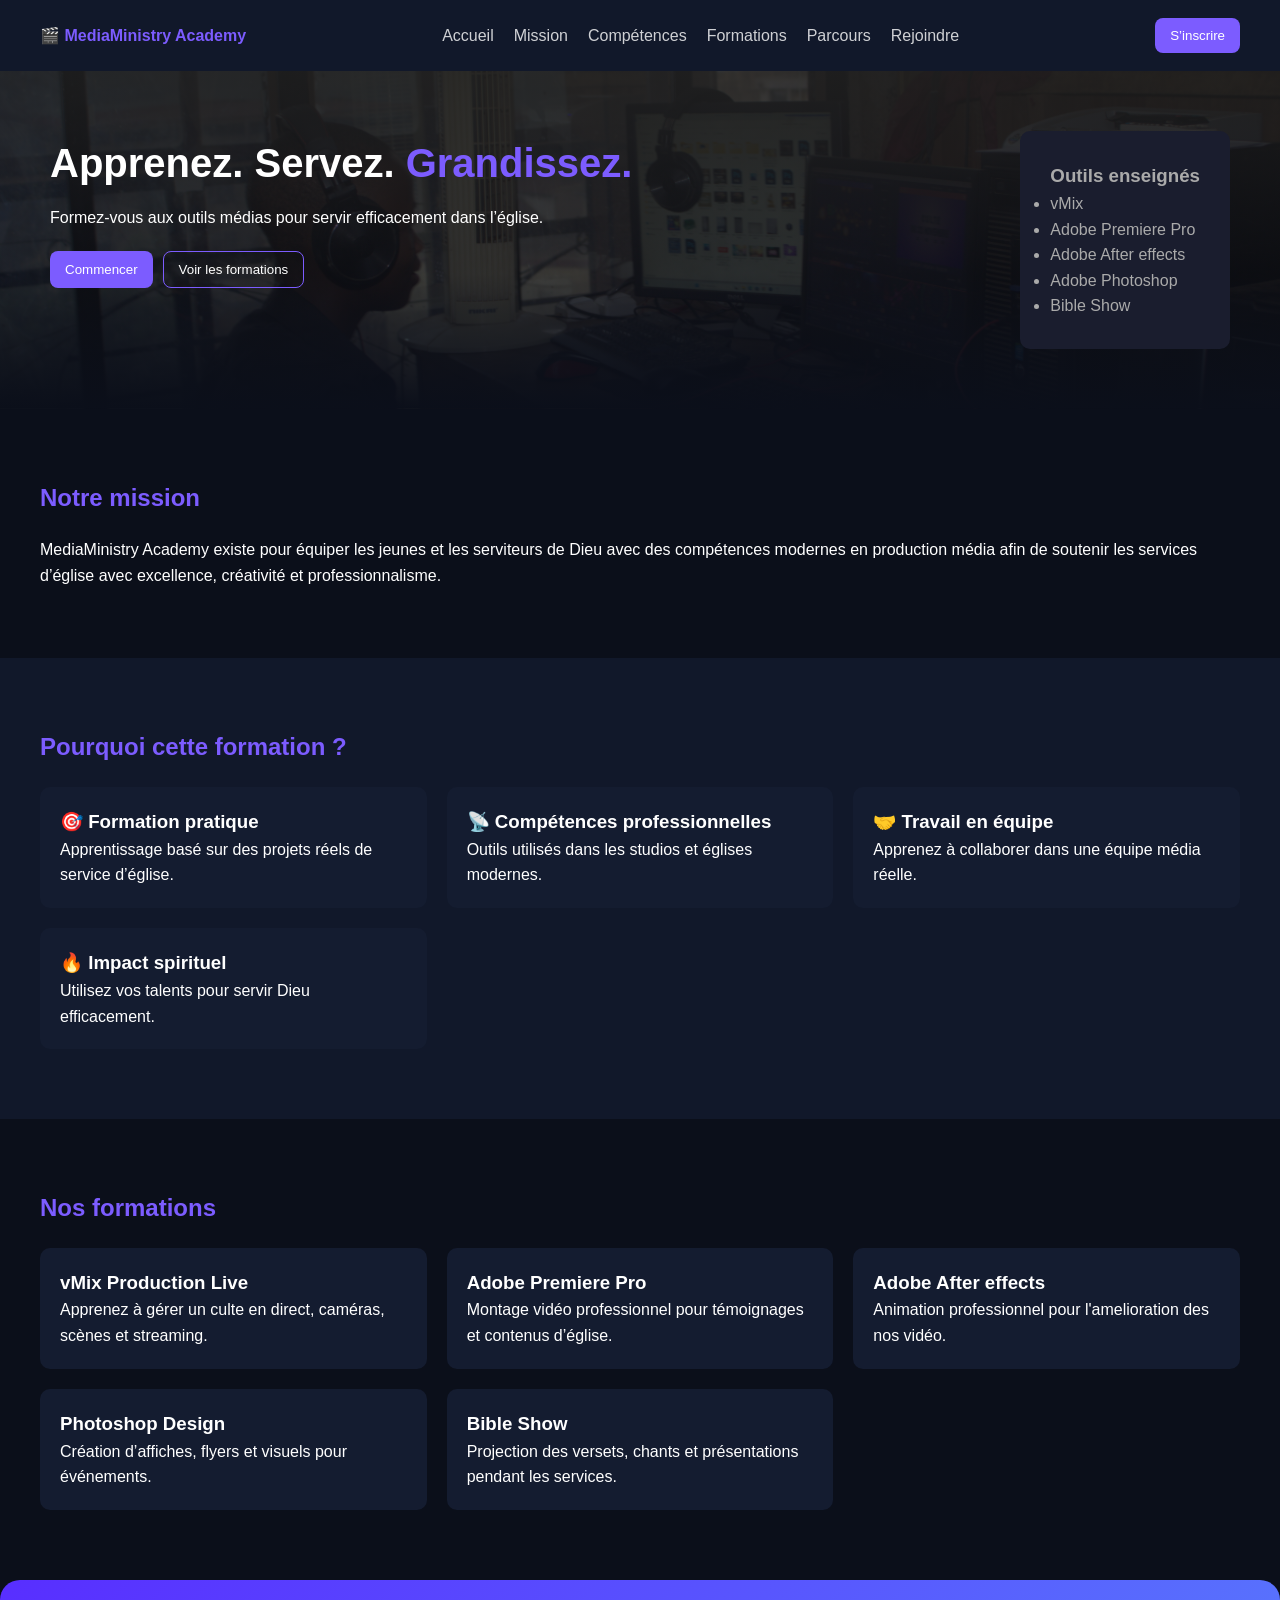
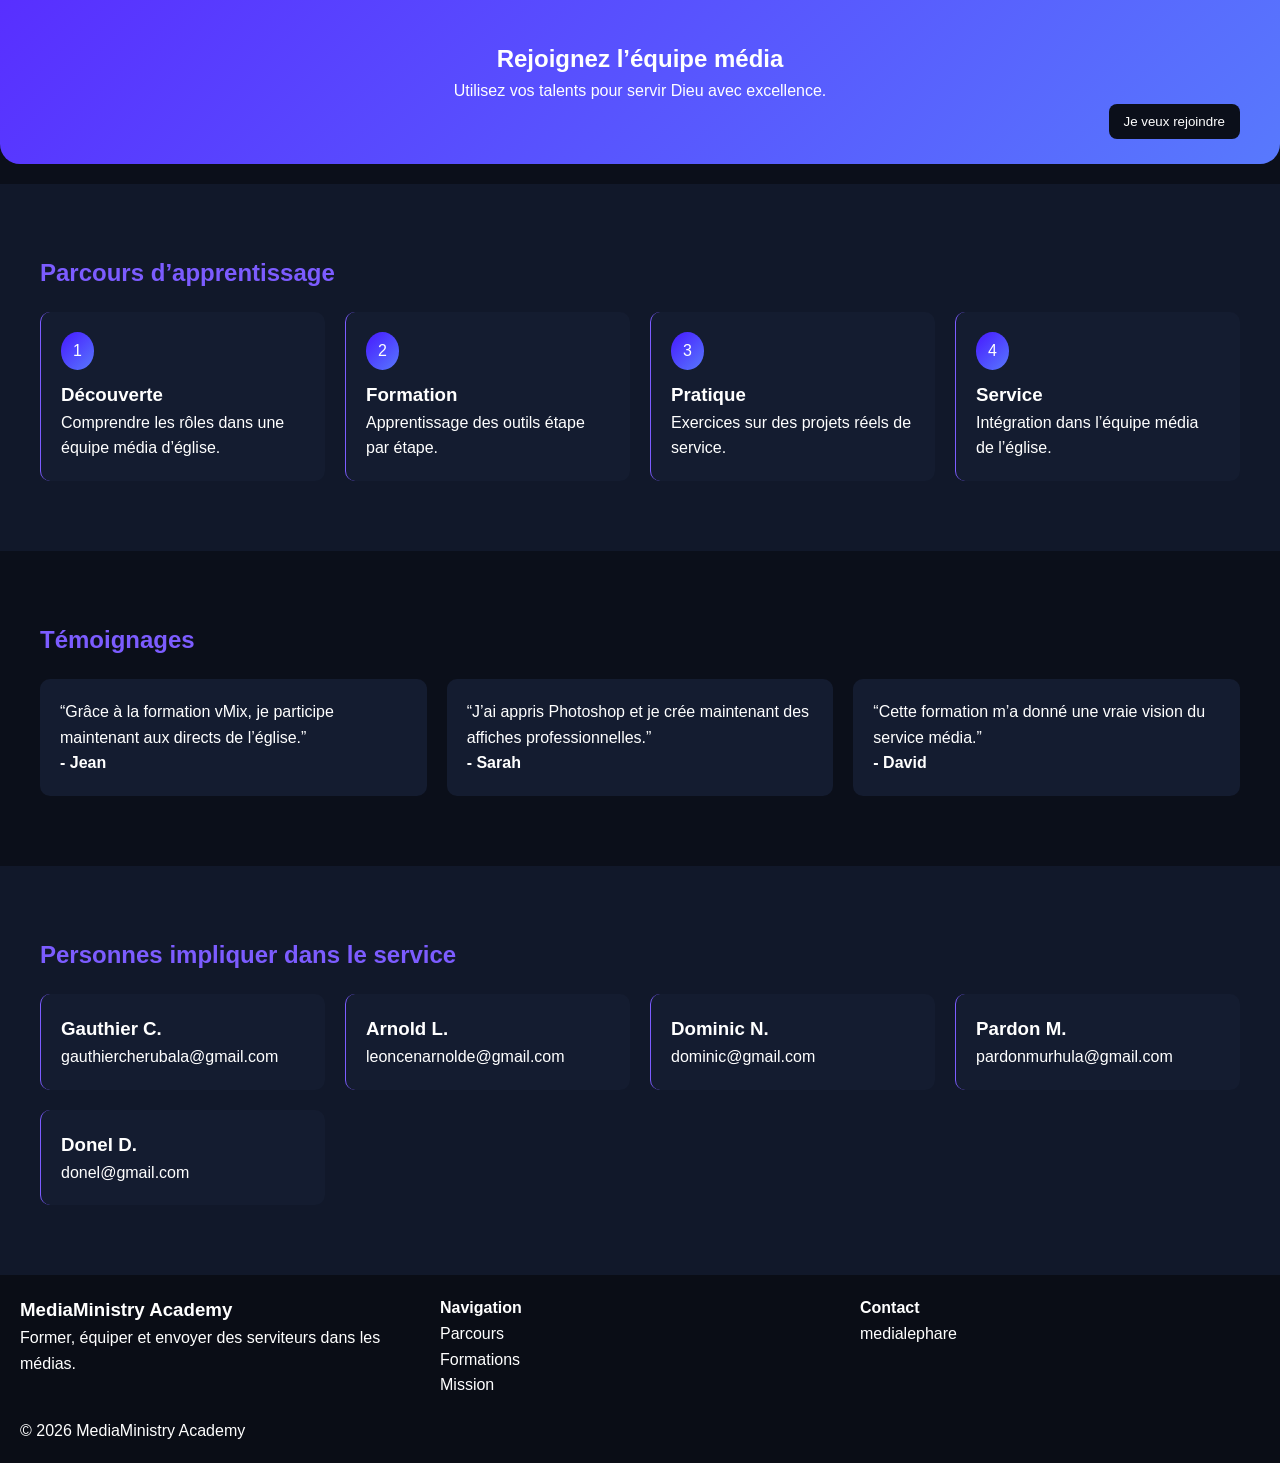
==== index.html @ 2ca03c4b "add a text" ====
<!doctype html>
<html lang="fr">
  <head>
    <meta charset="UTF-8" />
    <meta name="viewport" content="width=device-width, initial-scale=1.0" />
    <title>Media Ministry Academy</title>
    <link rel="stylesheet" href="styles.css" />
    <link rel="stylesheet" href="script.js" />
  </head>

  <body>
    <!-- ================= HEADER ================= -->
    <header class="header">
      <div class="logo">🎬 MediaMinistry Academy</div>

      <nav id="navMenu" class="nav">
        <a href="#home">Accueil</a>
        <a href="#about">Mission</a>
        <a href="#features">Compétences</a>
        <a href="#formations">Formations</a>
        <a href="#parcours">Parcours</a>
        <a href="#contact">Rejoindre</a>
      </nav>

      <button class="btn-primary">
        <a href="inscription/inscription.html">S’inscrire</a>
      </button>

      <div class="menu-icon" onclick="toggleMenu()">☰</div>
    </header>

    <!-- ================= HERO ================= -->
    <section id="home" class="hero">
      <div class="hero-text">
        <h1>
          Apprenez. Servez. <strong class="Grandissez">Grandissez.</strong>
        </h1>
        <p>
          Formez-vous aux outils médias pour servir efficacement dans l’église.
        </p>

        <div class="hero-buttons">
          <button class="btn-primary">Commencer</button>
          <button class="btn-secondary">Voir les formations</button>
        </div>
      </div>

      <div class="hero-card">
        <h3>Outils enseignés</h3>
        <ul>
          <li>vMix</li>
          <li>Adobe Premiere Pro</li>
          <li>Adobe After effects</li>
          <li>Adobe Photoshop</li>
          <li>Bible Show</li>
        </ul>
      </div>
    </section>

    <!-- ================= ABOUT ================= -->
    <section id="about" class="section">
      <h2>Notre mission</h2>
      <p>
        MediaMinistry Academy existe pour équiper les jeunes et les serviteurs
        de Dieu avec des compétences modernes en production média afin de
        soutenir les services d’église avec excellence, créativité et
        professionnalisme.
      </p>
    </section>

    <!-- ================= FEATURES ================= -->
    <section id="features" class="section dark">
      <h2>Pourquoi cette formation ?</h2>

      <div class="grid">
        <div class="card">
          <h3>🎯 Formation pratique</h3>
          <p>Apprentissage basé sur des projets réels de service d’église.</p>
        </div>

        <div class="card">
          <h3>📡 Compétences professionnelles</h3>
          <p>Outils utilisés dans les studios et églises modernes.</p>
        </div>

        <div class="card">
          <h3>🤝 Travail en équipe</h3>
          <p>Apprenez à collaborer dans une équipe média réelle.</p>
        </div>

        <div class="card">
          <h3>🔥 Impact spirituel</h3>
          <p>Utilisez vos talents pour servir Dieu efficacement.</p>
        </div>
      </div>
    </section>

    <!-- ================= FORMATIONS ================= -->
    <section id="formations" class="section">
      <h2>Nos formations</h2>

      <div class="grid">
        <div class="card">
          <h3>vMix Production Live</h3>
          <p>
            Apprenez à gérer un culte en direct, caméras, scènes et streaming.
          </p>
        </div>

        <div class="card">
          <h3>Adobe Premiere Pro</h3>
          <p>
            Montage vidéo professionnel pour témoignages et contenus d’église.
          </p>
        </div>
        <div class="card">
          <h3>Adobe After effects</h3>
          <p>
            Animation professionnel pour l'amelioration des nos vidéo.
          </p>
        </div>

        <div class="card">
          <h3>Photoshop Design</h3>
          <p>Création d’affiches, flyers et visuels pour événements.</p>
        </div>

        <div class="card">
          <h3>Bible Show</h3>
          <p>
            Projection des versets, chants et présentations pendant les
            services.
          </p>
        </div>
      </div>
    </section>

    <section id="contact" class="cta">
      <div class="cta-div">
        <h2>Rejoignez l’équipe média</h2>
        <p>Utilisez vos talents pour servir Dieu avec excellence.</p>
        <button class="btn-rej"><a href="inscription/inscription.html">Je veux rejoindre</a></button>
      </div>
    </section>

    <!-- ================= PARCOURS ================= -->
    <section id="parcours" class="section dark">
      <h2>Parcours d’apprentissage</h2>

      <div class="steps">
        <div class="step">
          <span>1</span>
          <h3>Découverte</h3>
          <p>Comprendre les rôles dans une équipe média d’église.</p>
        </div>

        <div class="step">
          <span>2</span>
          <h3>Formation</h3>
          <p>Apprentissage des outils étape par étape.</p>
        </div>

        <div class="step">
          <span>3</span>
          <h3>Pratique</h3>
          <p>Exercices sur des projets réels de service.</p>
        </div>

        <div class="step">
          <span>4</span>
          <h3>Service</h3>
          <p>Intégration dans l’équipe média de l’église.</p>
        </div>
      </div>
    </section>

    <!-- ================= TESTIMONIALS ================= -->
    <section class="section">
      <h2>Témoignages</h2>

      <div class="grid">
        <div class="card">
          <p>
            “Grâce à la formation vMix, je participe maintenant aux directs de
            l’église.”
          </p>
          <strong>- Jean</strong>
        </div>

        <div class="card">
          <p>
            “J’ai appris Photoshop et je crée maintenant des affiches
            professionnelles.”
          </p>
          <strong>- Sarah</strong>
        </div>

        <div class="card">
          <p>“Cette formation m’a donné une vraie vision du service média.”</p>
          <strong>- David</strong>
        </div>
      </div>
    </section>

    <section id="parcours" class="section dark">
      <h2>Personnes impliquer dans le service</h2>

      <div class="steps">
        <div class="step">
          <h3>Gauthier C.</h3>
          <p>
            <a href="mailto:gauthiercherubala@gmail.com"
              >gauthiercherubala@gmail.com</a
            >
          </p>
        </div>
        <div class="step">
          <h3>Arnold L.</h3>
          <p>
            <a href="mailto:leoncenarnolde@gmail.com"
              >leoncenarnolde@gmail.com</a
            >
          </p>
        </div>

        <div class="step">
          <h3>Dominic N.</h3>
          <p>
            <a href="mailto:domicn@gmail.com">dominic@gmail.com</a>
          </p>
        </div>
        <div class="step">
          <h3>Pardon M.</h3>
          <p>
            <a href="mailto:pardonmurhula@gmail.com">pardonmurhula@gmail.com</a>
          </p>
        </div>

        <div class="step">
          <h3>Donel D.</h3>
          <p>
            <a href="mailto:doneld@gmail.com">donel@gmail.com</a>
          </p>
        </div>
      </div>
    </section>

    <!-- ================= FOOTER ================= -->
    <footer class="footer">
      <div>
        <h3>MediaMinistry Academy</h3>
        <p>Former, équiper et envoyer des serviteurs dans les médias.</p>
      </div>

      <div class="links">
        <h4>Navigation</h4>
        <div class="link">
          <a href="#about">Mission</a>
          <a href="#formations">Formations</a>
          <a href="#parcours">Parcours</a>
        </div>
      </div>

      <div  class="contact">
        <h4>Contact</h4>
        <a href="mailto:medialepharebkv@gmail.com">medialephare</a>
      </div>

      <p class="copyright">© 2026 MediaMinistry Academy</p>
    </footer>

  </body>
</html>
---- styles.css ----
* {
  margin: 0;
  padding: 0;
  box-sizing: border-box;
  font-family: "Inter", sans-serif;
}

body {
  background: #0b0f1a;
  color: #ffffff;
  line-height: 1.6;
}

::-webkit-scrollbar {
  width: 8px;
}
::-webkit-scrollbar-thumb {
  background-color: #11182a;
  border-radius: 10px;
}
::-webkit-scrollbar-track {
  background: #582eff;
}

/* ===== HEADER ===== */
.header {
  display: flex;
  justify-content: space-between;
  align-items: center;
  padding: 18px 40px;
  background: #11182a;
  position: sticky;
  top: 0;
  z-index: 1000;
}

.logo {
  font-weight: bold;
  color: #7c5cff;
}

.nav {
  display: flex;
  gap: 20px;
}

.nav a {
  color: white;
  text-decoration: none;
  opacity: 0.8;

}

.nav a:hover {
  opacity: 1;
  color: #7c5cff;
}

.menu-icon {
  display: none;
}

/* BUTTONS */
.btn-primary {
  background: #7c5cff;
  border: none;
  padding: 10px 15px;
  color: white;
  border-radius: 8px;
  cursor: pointer;
  float: right;
}
.btn-primary a {
  text-decoration: none;
  color: white;
}
.btn-primary a:hover {
  text-decoration: none;
  color: white;
  text-decoration: underline;
}
.btn-rej {
  background: #0b0f1a;
  border: none;
  padding: 10px 15px;
  color: white;
  border-radius: 8px;
  cursor: pointer;
  float: right;
}
.btn-rej a {
  text-decoration: none;
  color: white;
}
.btn-rej a:hover {
  text-decoration: none;
  color: white;
  text-decoration: underline;
}

.btn-secondary {
  background: transparent;
  border: 1px solid #7c5cff;
  padding: 10px 15px;
  color: white;
  border-radius: 8px;
  cursor: pointer;
}

.btn-outline {
  border: 1px solid #7c5cff;
  padding: 10px 16px;
  border-radius: 8px;
  color: white;
  text-decoration: none;
}

/* ===== HERO ===== */

/* HERO */
.hero {
  display: flex;
  justify-content: space-between;
  padding: 60px 30px;
  gap: 30px;

  display: flex;

  justify-content: space-between;

  padding: 60px 50px;

  gap: 30px;

  background:
    linear-gradient(
      to bottom,

      rgba(29, 29, 29, 0.9) 0%,

      rgba(15, 17, 23, 0.7) 60%,

      #0b0f1a 100%
    ),
    url("image/IMG_8781.jpg");

  background-size: cover;

  background-position: center;

  background-repeat: no-repeat;
}

.Grandissez {
  color: #7c5cff;
}

.hero-text h1 {
  font-size: 40px;
  margin-bottom: 10px;
}

.hero-buttons {
  margin-top: 20px;
  display: flex;
  gap: 10px;
}

.hero-card {
  background: #1a1d2e;
  padding: 30px;
  border-radius: 10px;
  color: rgb(170, 170, 170);
}

/* ===== SECTION ===== */
.section {
  padding: 70px 40px;
}

.section h2 {
  margin-bottom: 20px;
  color: #7c5cff;
}

/* DARK */
.dark {
  background: #11182a;
}

/* GRID */
.grid {
  display: grid;
  grid-template-columns: repeat(3, 1fr);
  gap: 20px;
}

.card {
  background: #141c30;
  padding: 20px;
  border-radius: 10px;
}
.card:hover {
  box-shadow: 1px 1px 3px #7c5cff;
  cursor: pointer;
}

/* STEPS */
.steps {
  display: grid;
  grid-template-columns: repeat(4, 1fr);
  gap: 20px;
}

.step {
  background: #141c30;
  padding: 20px;
  border-radius: 10px;
  border-left: 1px solid #7c5cff;
}
.step a {
  color: white;
  text-decoration: none;
}
.step a:hover {
  color: #7c5cff;
}

.step span {
  background: linear-gradient(135deg, #4618ff, #5879fd);
  padding: 6px 12px;
  border-radius: 50%;
  display: inline-block;
  margin-bottom: 10px;
}

.cta {
  margin-bottom: 20px;
  text-align: center;
  padding: 60px 40px;
  border-radius: 20px;
  background: linear-gradient(135deg, #582eff, #5879fd);
}

/* FOOTER */
.footer {
  display: grid;
  grid-template-columns: repeat(3, 1fr);
  padding: 20px;
  background: #0a0d16;
  gap: 20px;
}

.link {
  display: flex;
  flex-direction: column-reverse;
}
.link a {
  color: rgb(255, 255, 255);
  text-decoration: none;
}
.link a:hover {
  color: #7c5cff;
  text-decoration: underline;
}

.contact a {
  color: rgb(255, 255, 255);
  text-decoration: none;
}
.contact a:hover {
  color: #7c5cff;
}

/* RESPONSIVE */
@media (max-width: 900px) {
  .hero {
    flex-direction: column;
  }

  .grid {
    grid-template-columns: 1fr;
  }

  .steps {
    grid-template-columns: 1fr;
  }

  .nav {
    display: none;
  }

  .menu-icon {
    display: block;
  }
}


@media (max-width: 400px) {
  .btn-primary {
  margin-right: 20px;
}
  }
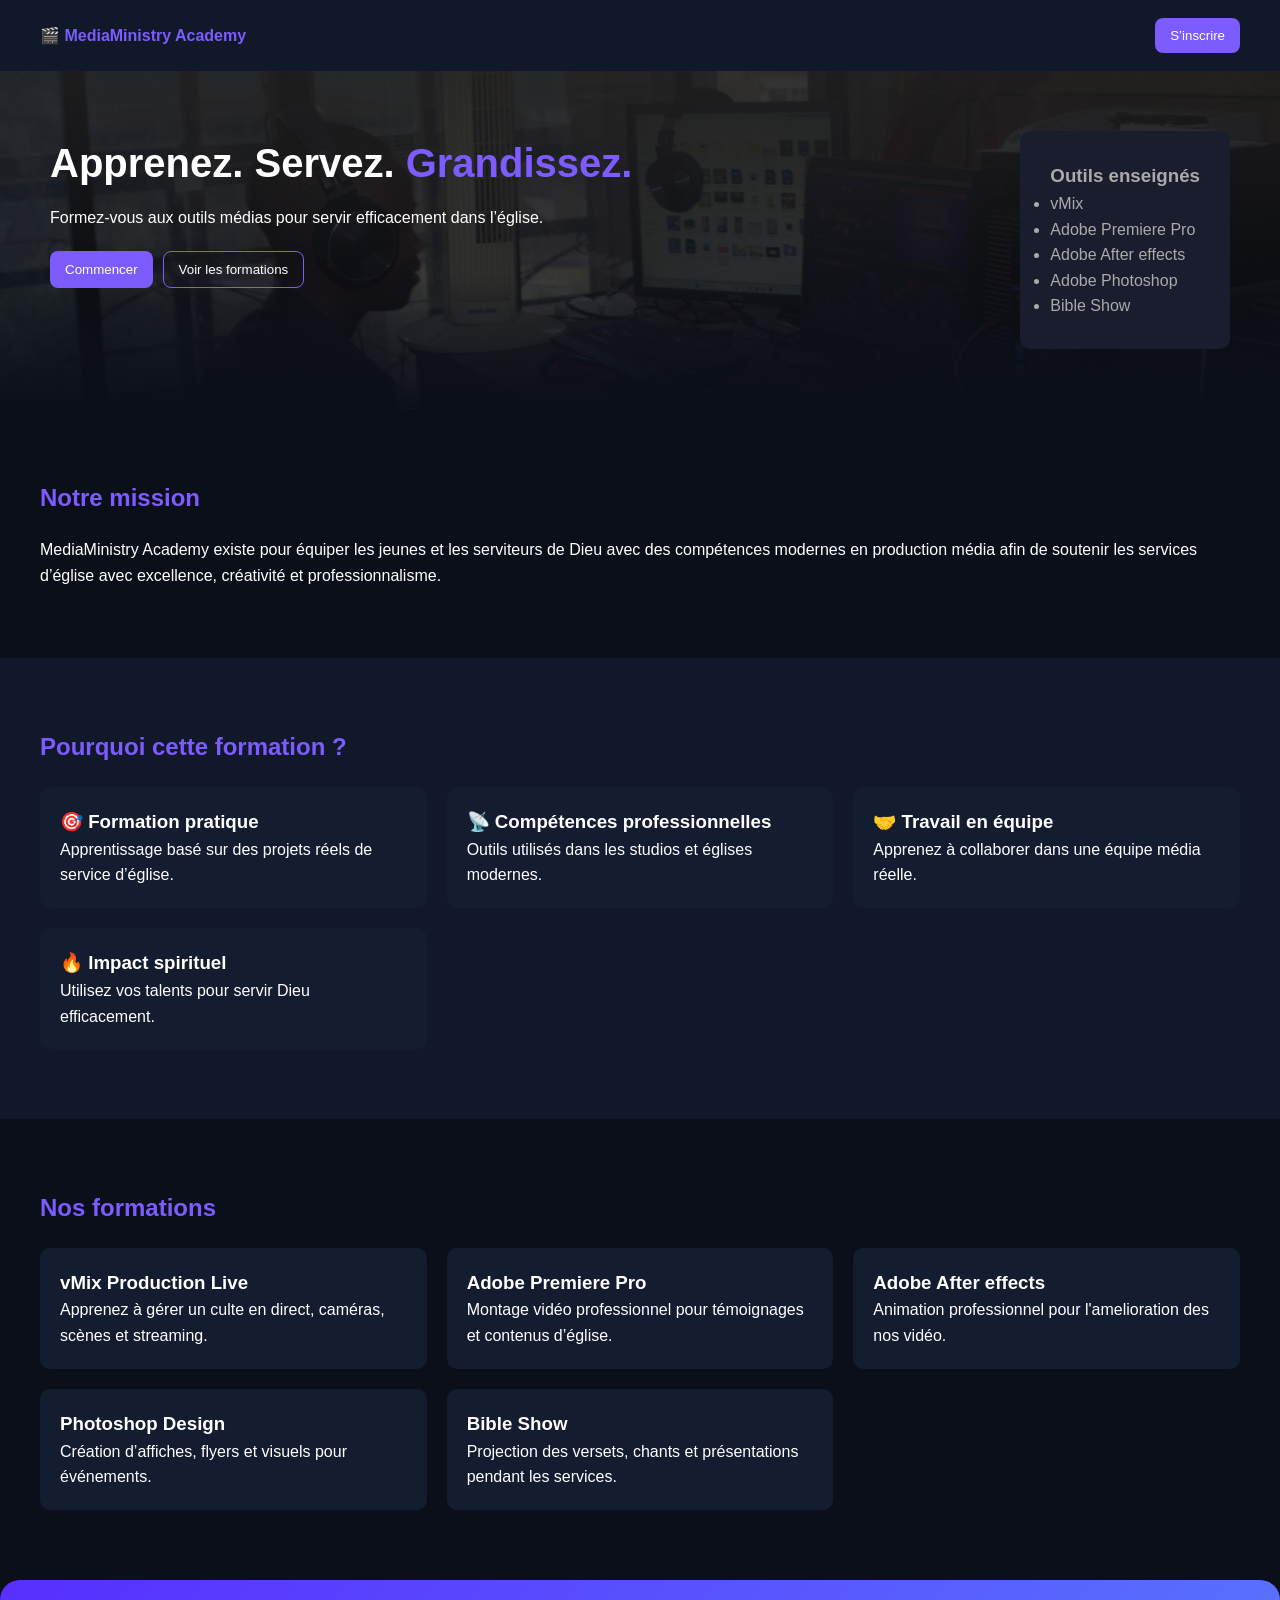
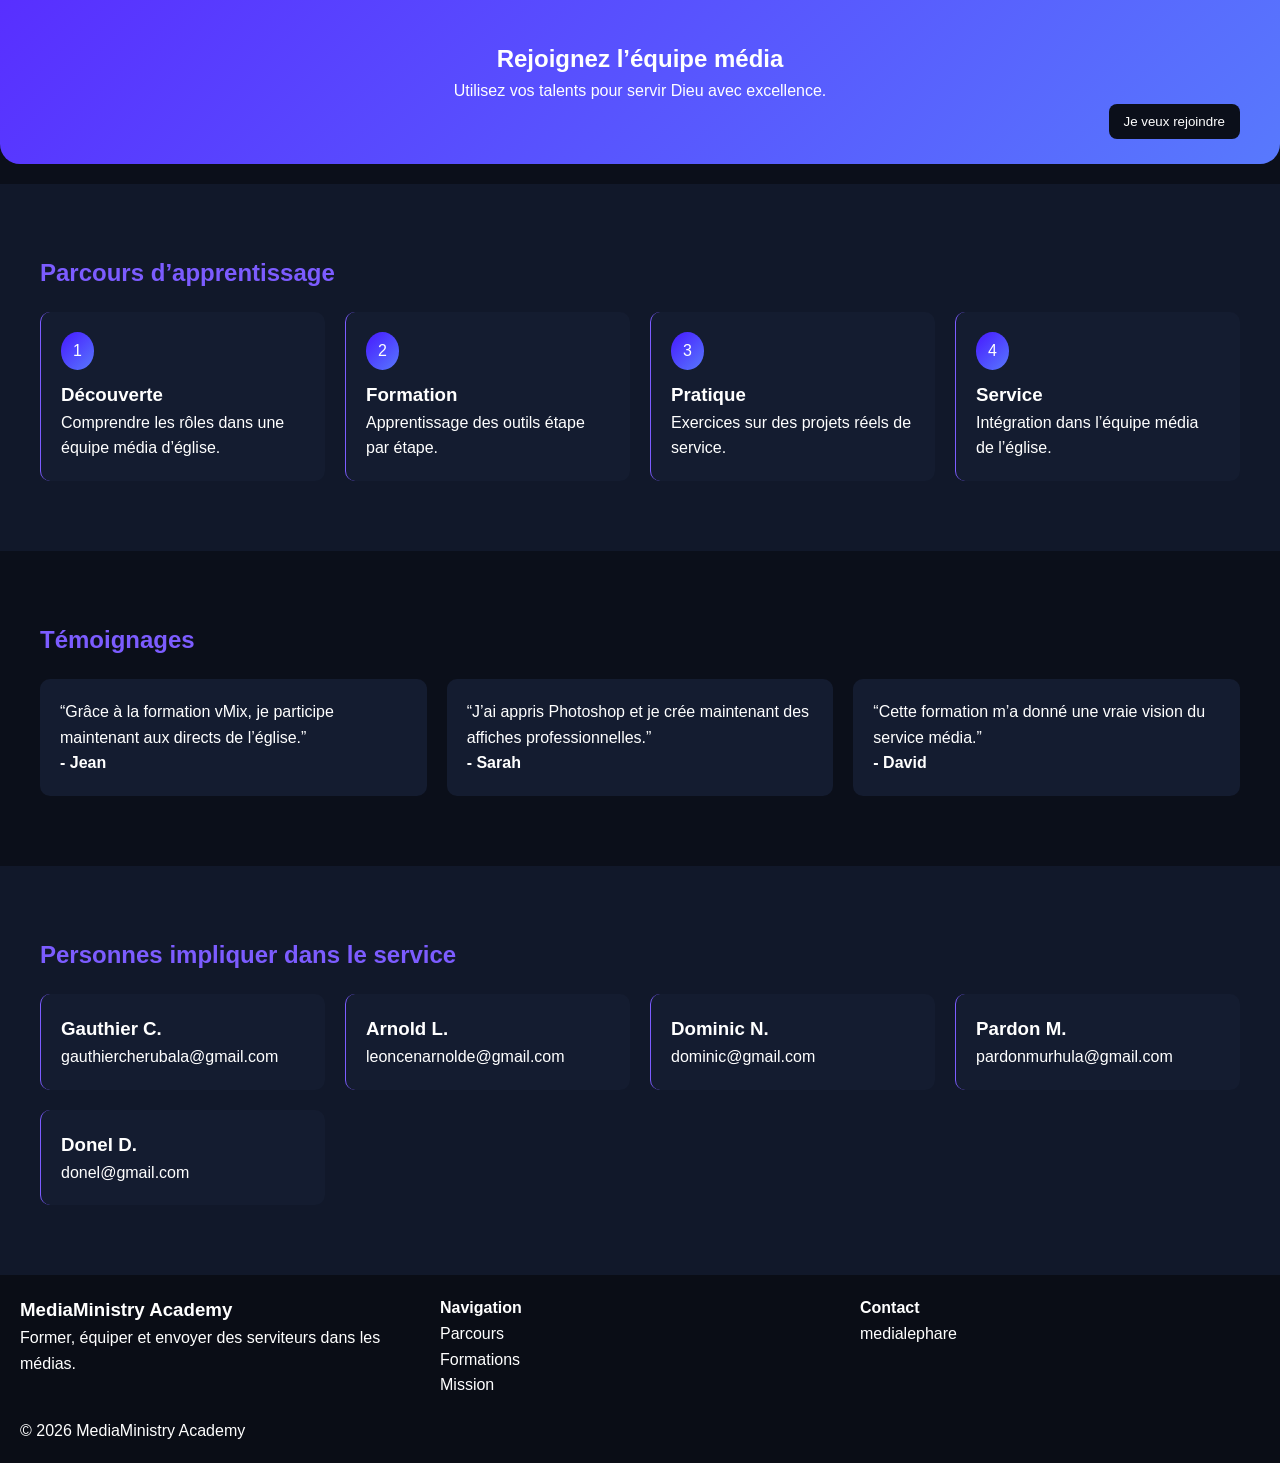
==== commit bff352fa: "add a text" ====
--- a/index.html
+++ b/index.html
@@ -13,14 +13,7 @@
     <header class="header">
       <div class="logo">🎬 MediaMinistry Academy</div>
 
-      <nav id="navMenu" class="nav">
-        <a href="#home">Accueil</a>
-        <a href="#about">Mission</a>
-        <a href="#features">Compétences</a>
-        <a href="#formations">Formations</a>
-        <a href="#parcours">Parcours</a>
-        <a href="#contact">Rejoindre</a>
-      </nav>
+     
 
       <button class="btn-primary">
         <a href="inscription/inscription.html">S’inscrire</a>
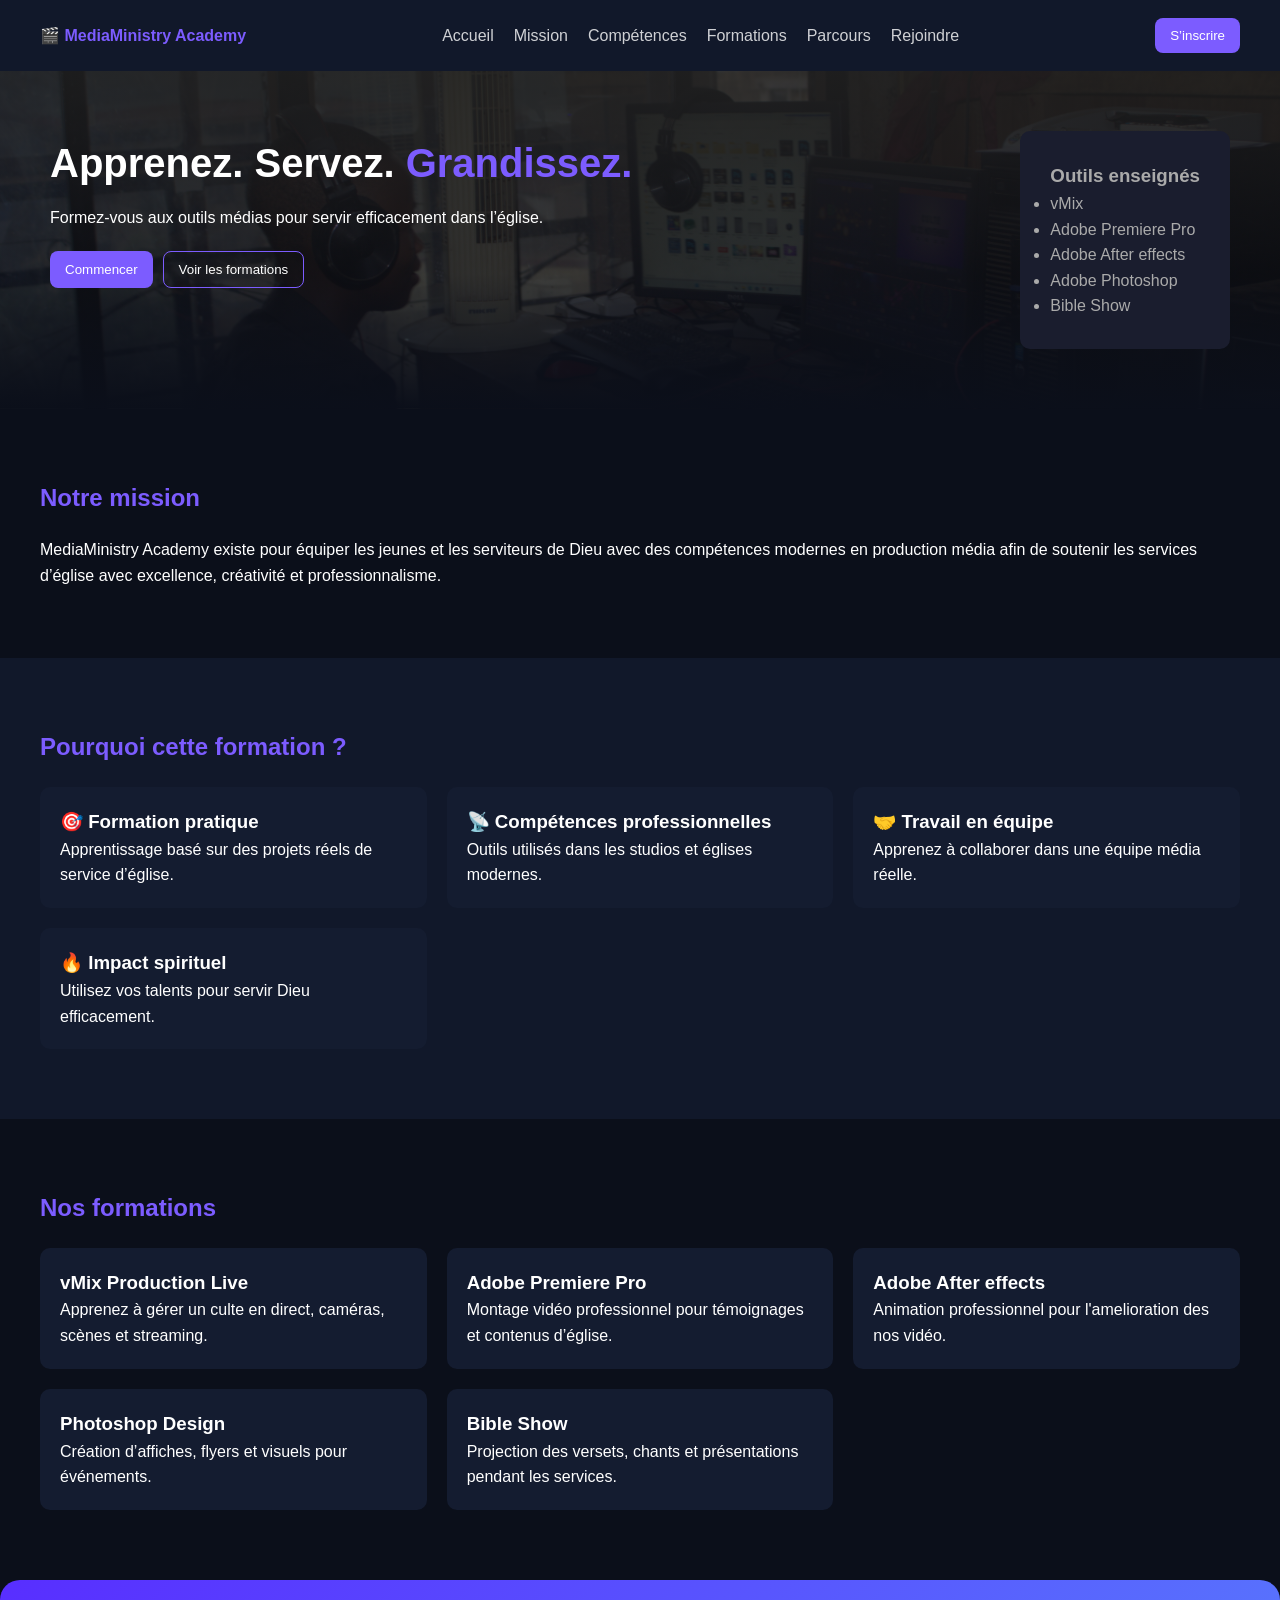
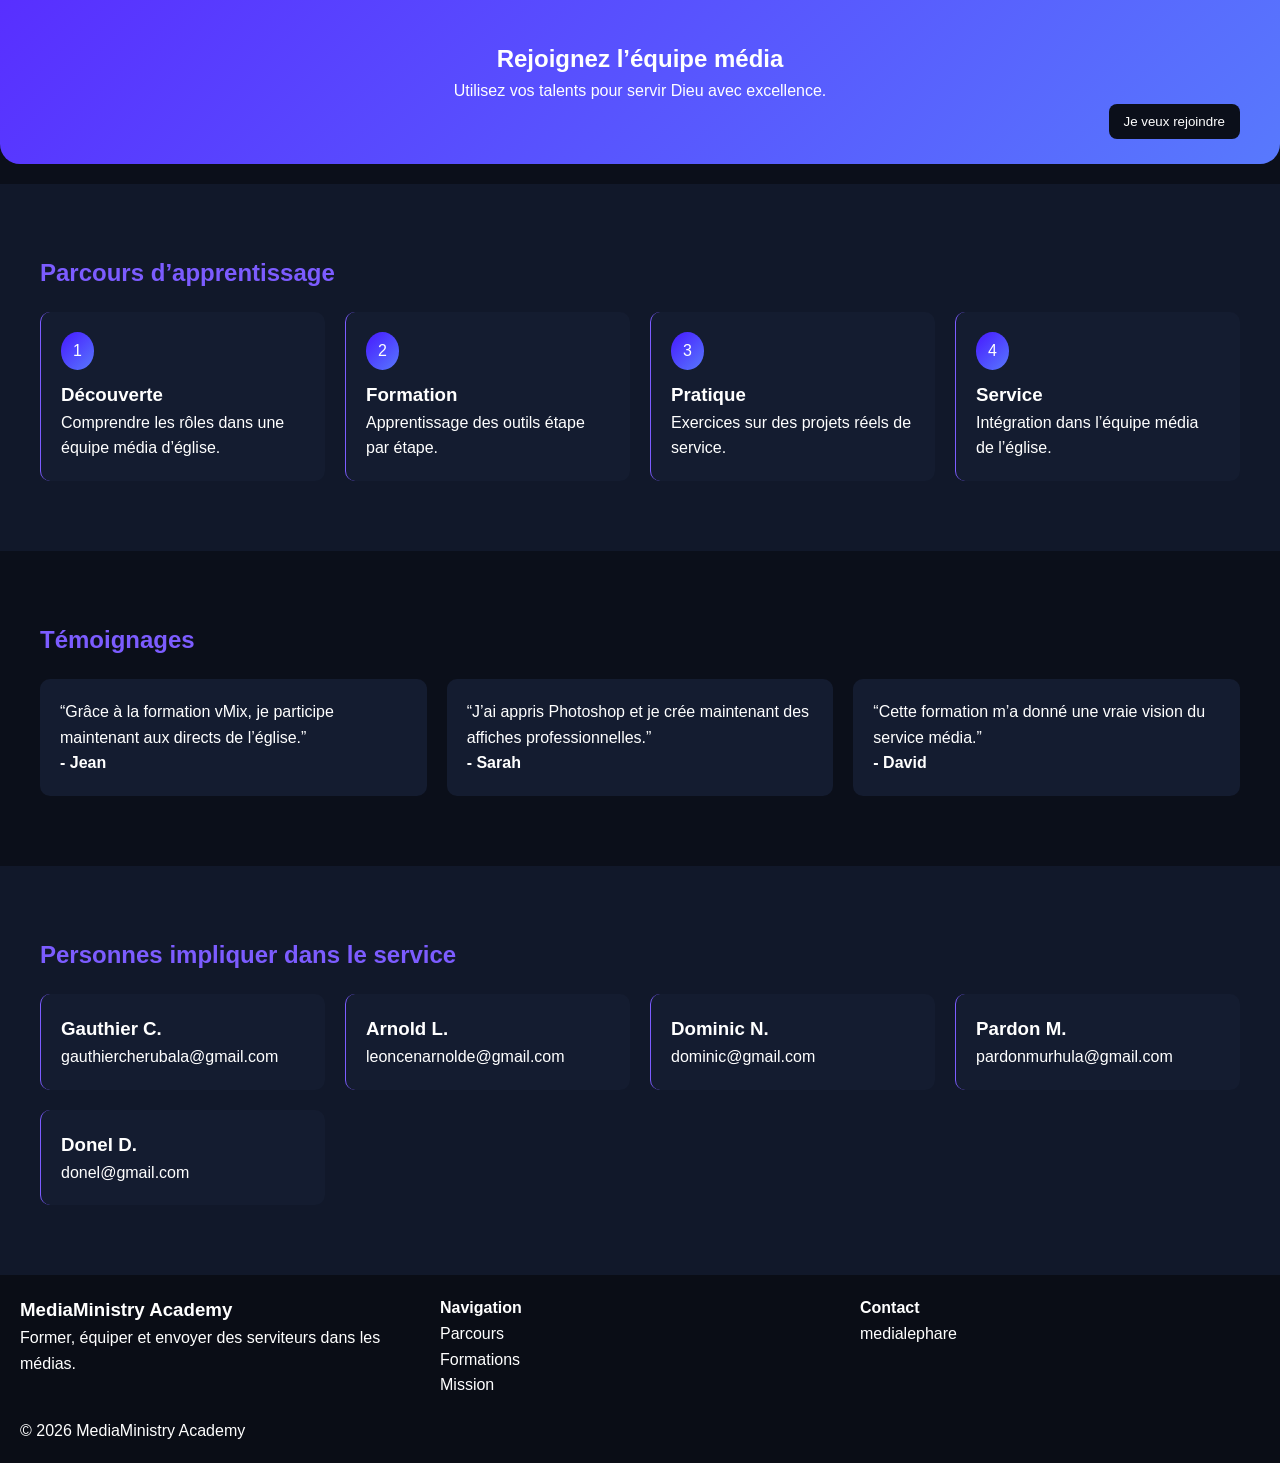
==== commit 27a5bd21: "add a text" ====
--- a/index.html
+++ b/index.html
@@ -13,7 +13,14 @@
     <header class="header">
       <div class="logo">🎬 MediaMinistry Academy</div>
 
-     
+      <nav id="navMenu" class="nav">
+        <a href="#home">Accueil</a>
+        <a href="#about">Mission</a>
+        <a href="#features">Compétences</a>
+        <a href="#formations">Formations</a>
+        <a href="#parcours">Parcours</a>
+        <a href="#contact">Rejoindre</a>
+      </nav>
 
       <button class="btn-primary">
         <a href="inscription/inscription.html">S’inscrire</a>
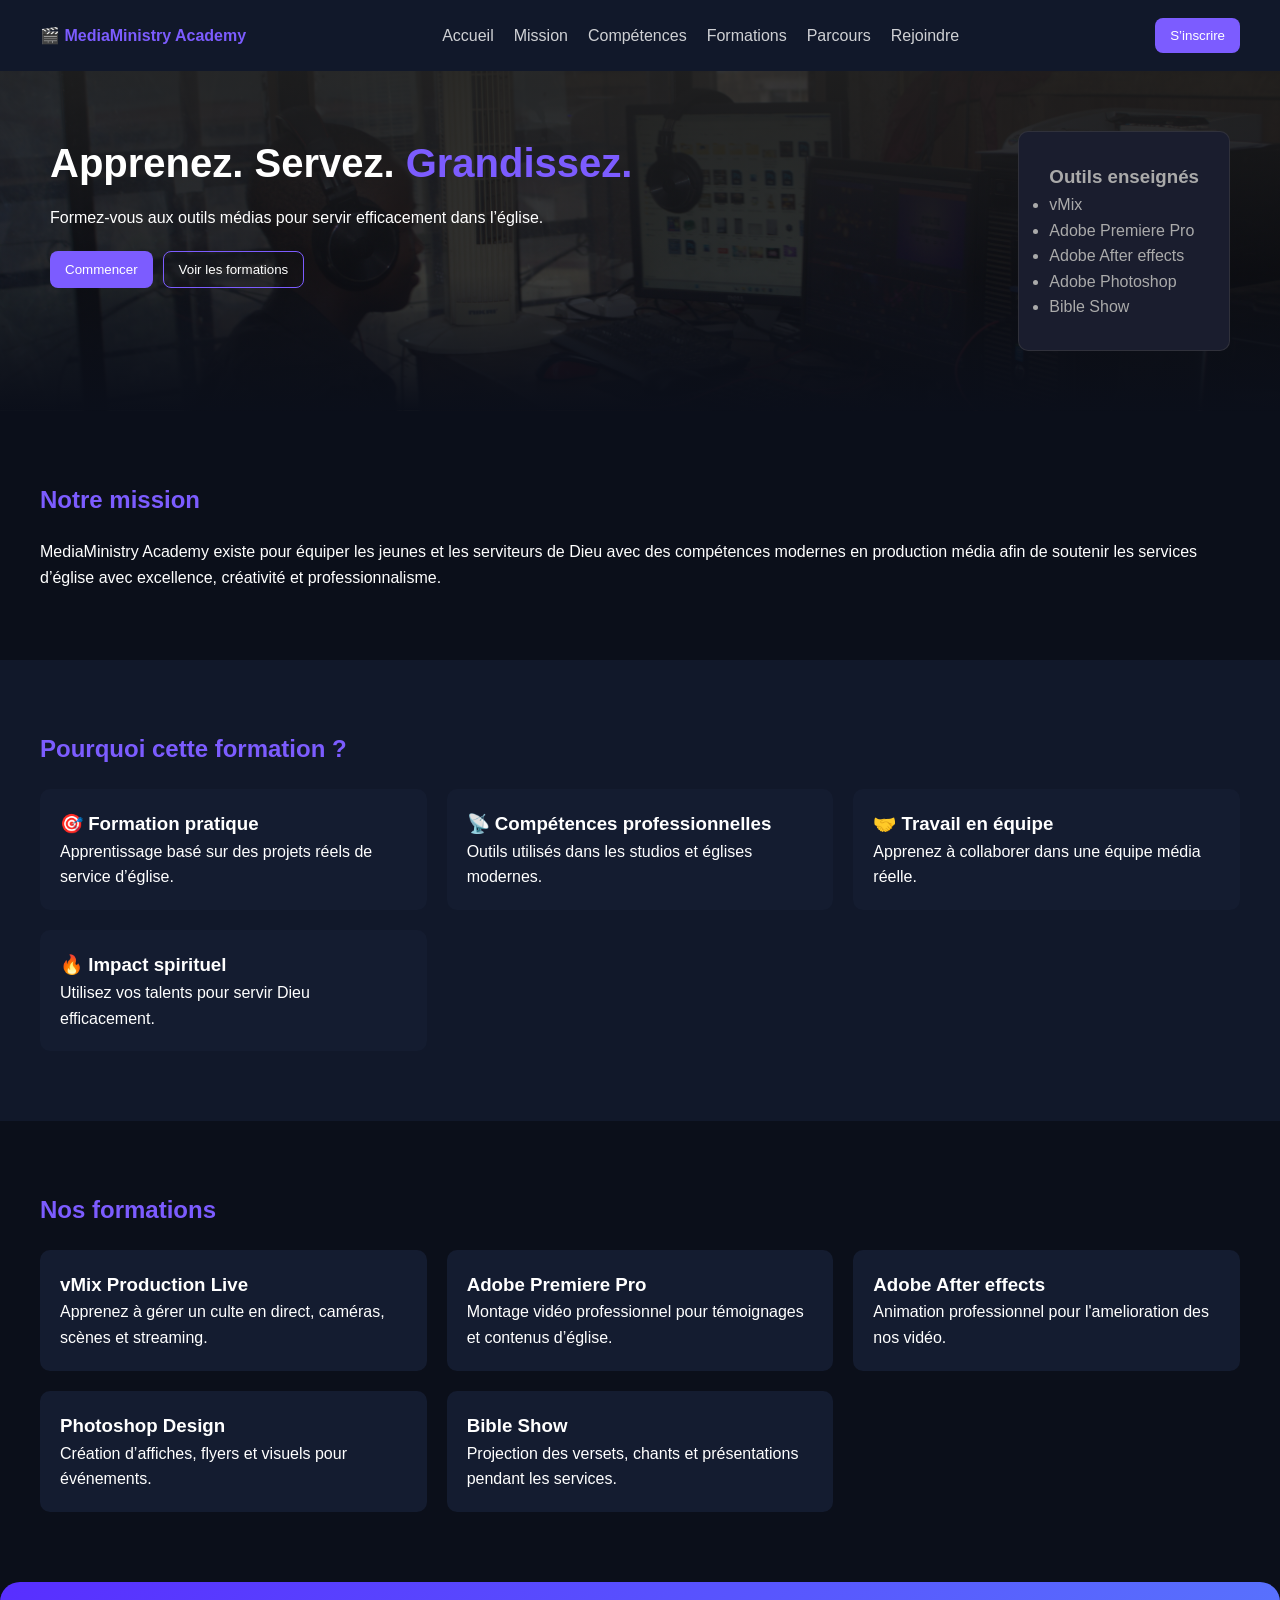
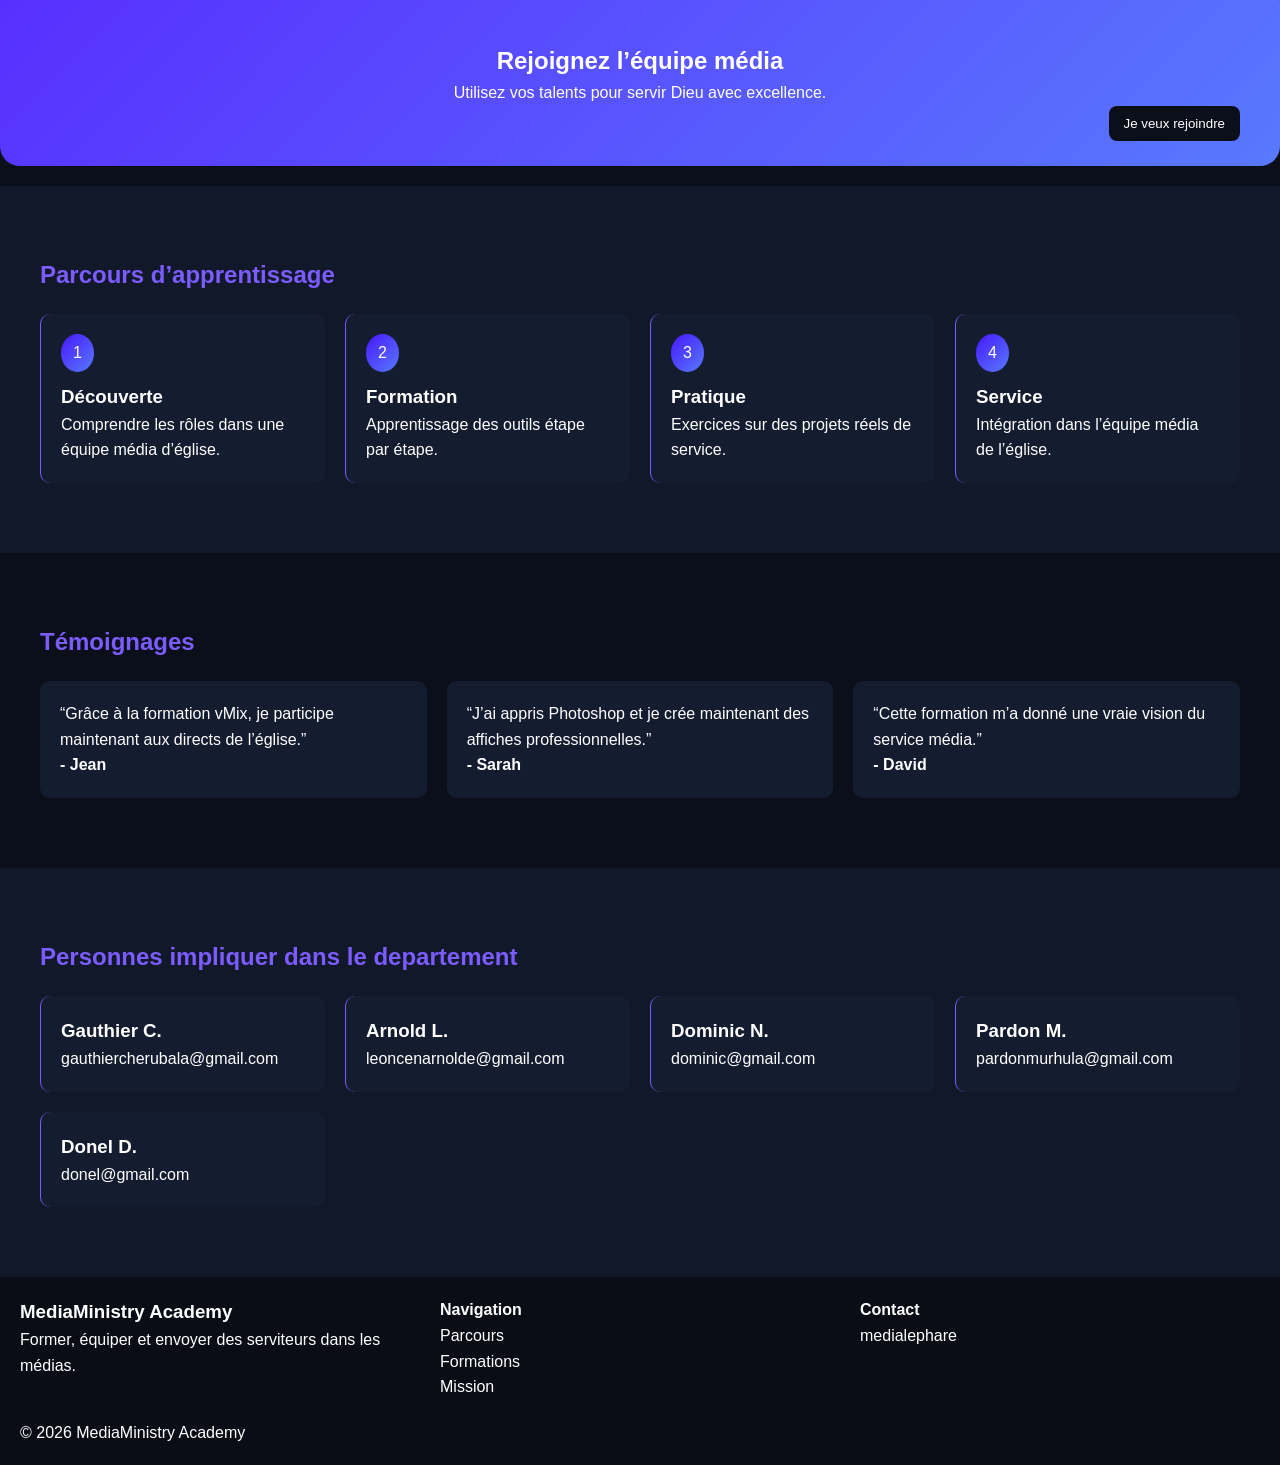
==== commit 98a284c5: "add a modifications" ====
--- a/index.html
+++ b/index.html
@@ -203,7 +203,7 @@
     </section>
 
     <section id="parcours" class="section dark">
-      <h2>Personnes impliquer dans le service</h2>
+      <h2>Personnes impliquer dans le departement</h2>
 
       <div class="steps">
         <div class="step">
--- a/styles.css
+++ b/styles.css
@@ -37,6 +37,7 @@
 .logo {
   font-weight: bold;
   color: #7c5cff;
+  cursor: pointer;
 }
 
 .nav {
@@ -171,8 +172,14 @@
   padding: 30px;
   border-radius: 10px;
   color: rgb(170, 170, 170);
-}
-
+  transition: .5s;
+  border: 1px solid rgb(245, 222, 179, 0.1);
+}
+.hero-card:hover{
+  cursor: auto;
+  color: rgb(83, 83, 83);
+  border: 1px solid rgb(245, 222, 179, 0.2);
+}
 /* ===== SECTION ===== */
 .section {
   padding: 70px 40px;
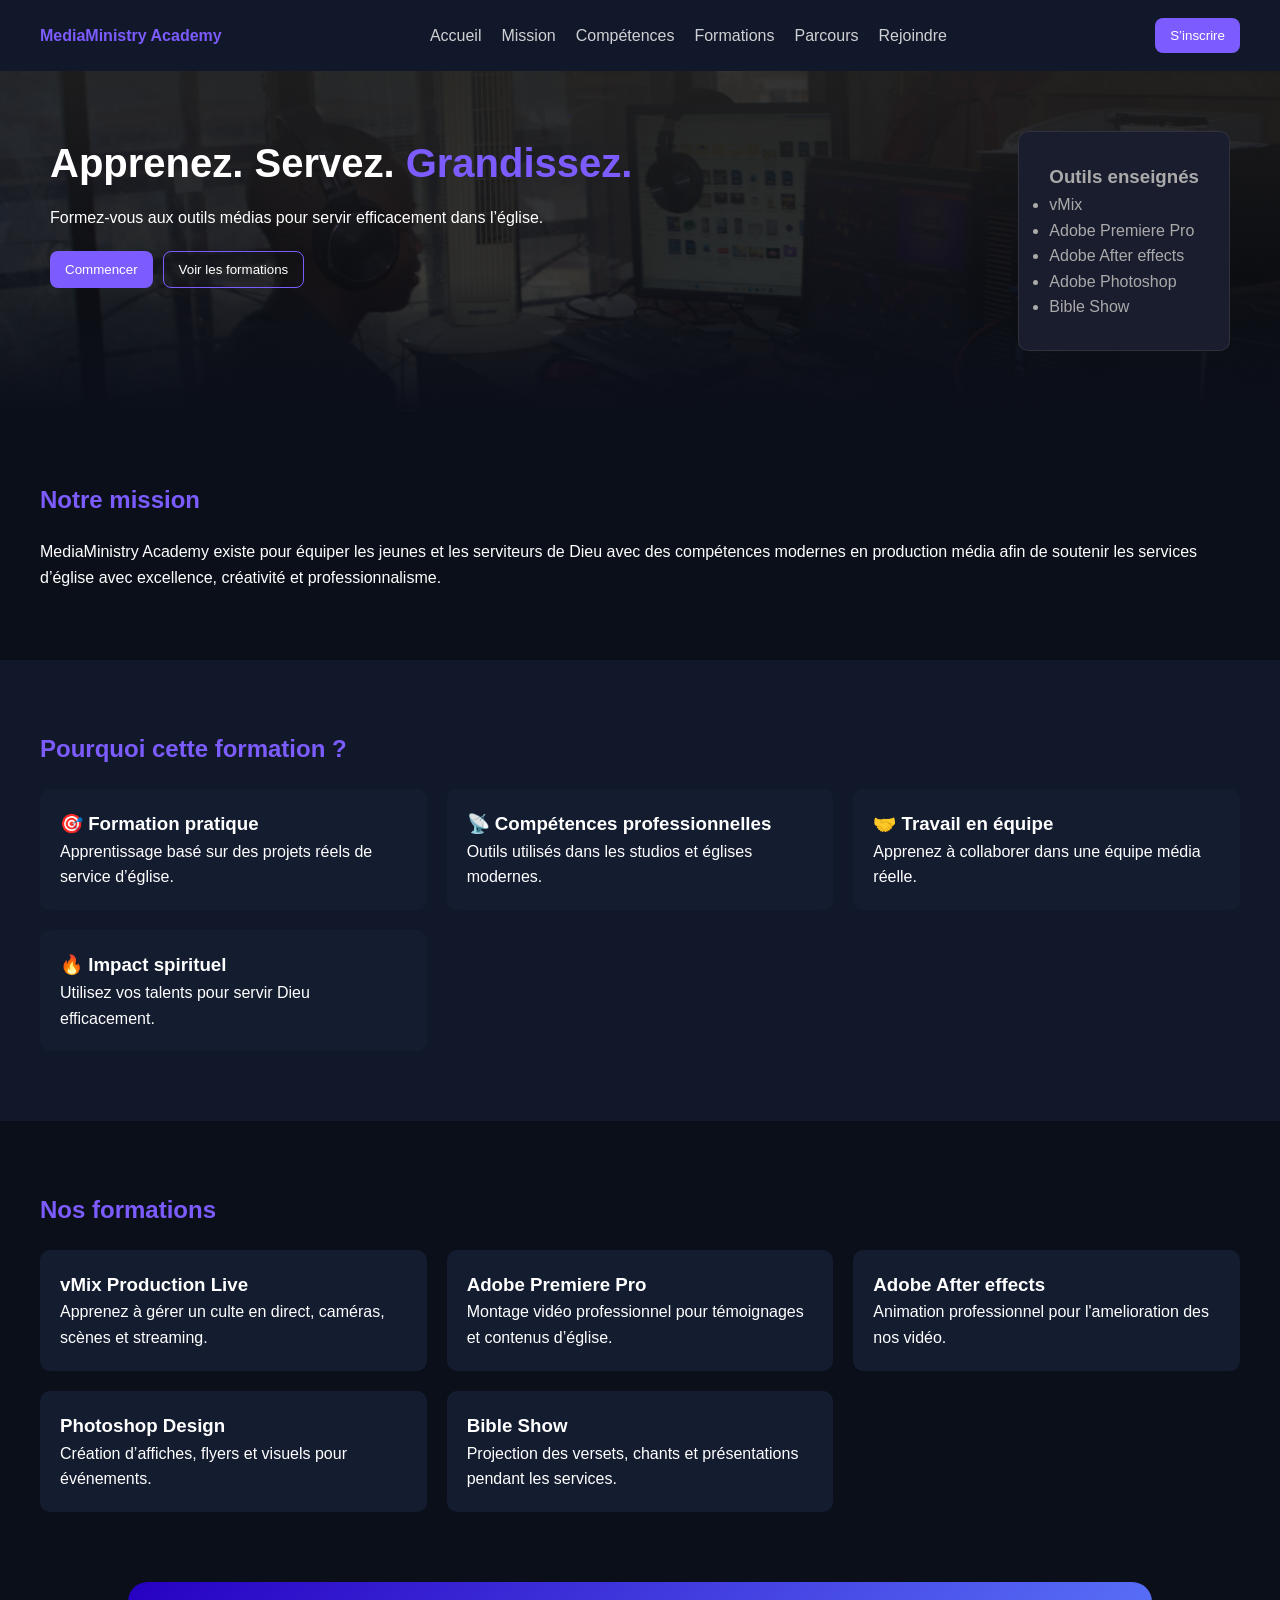
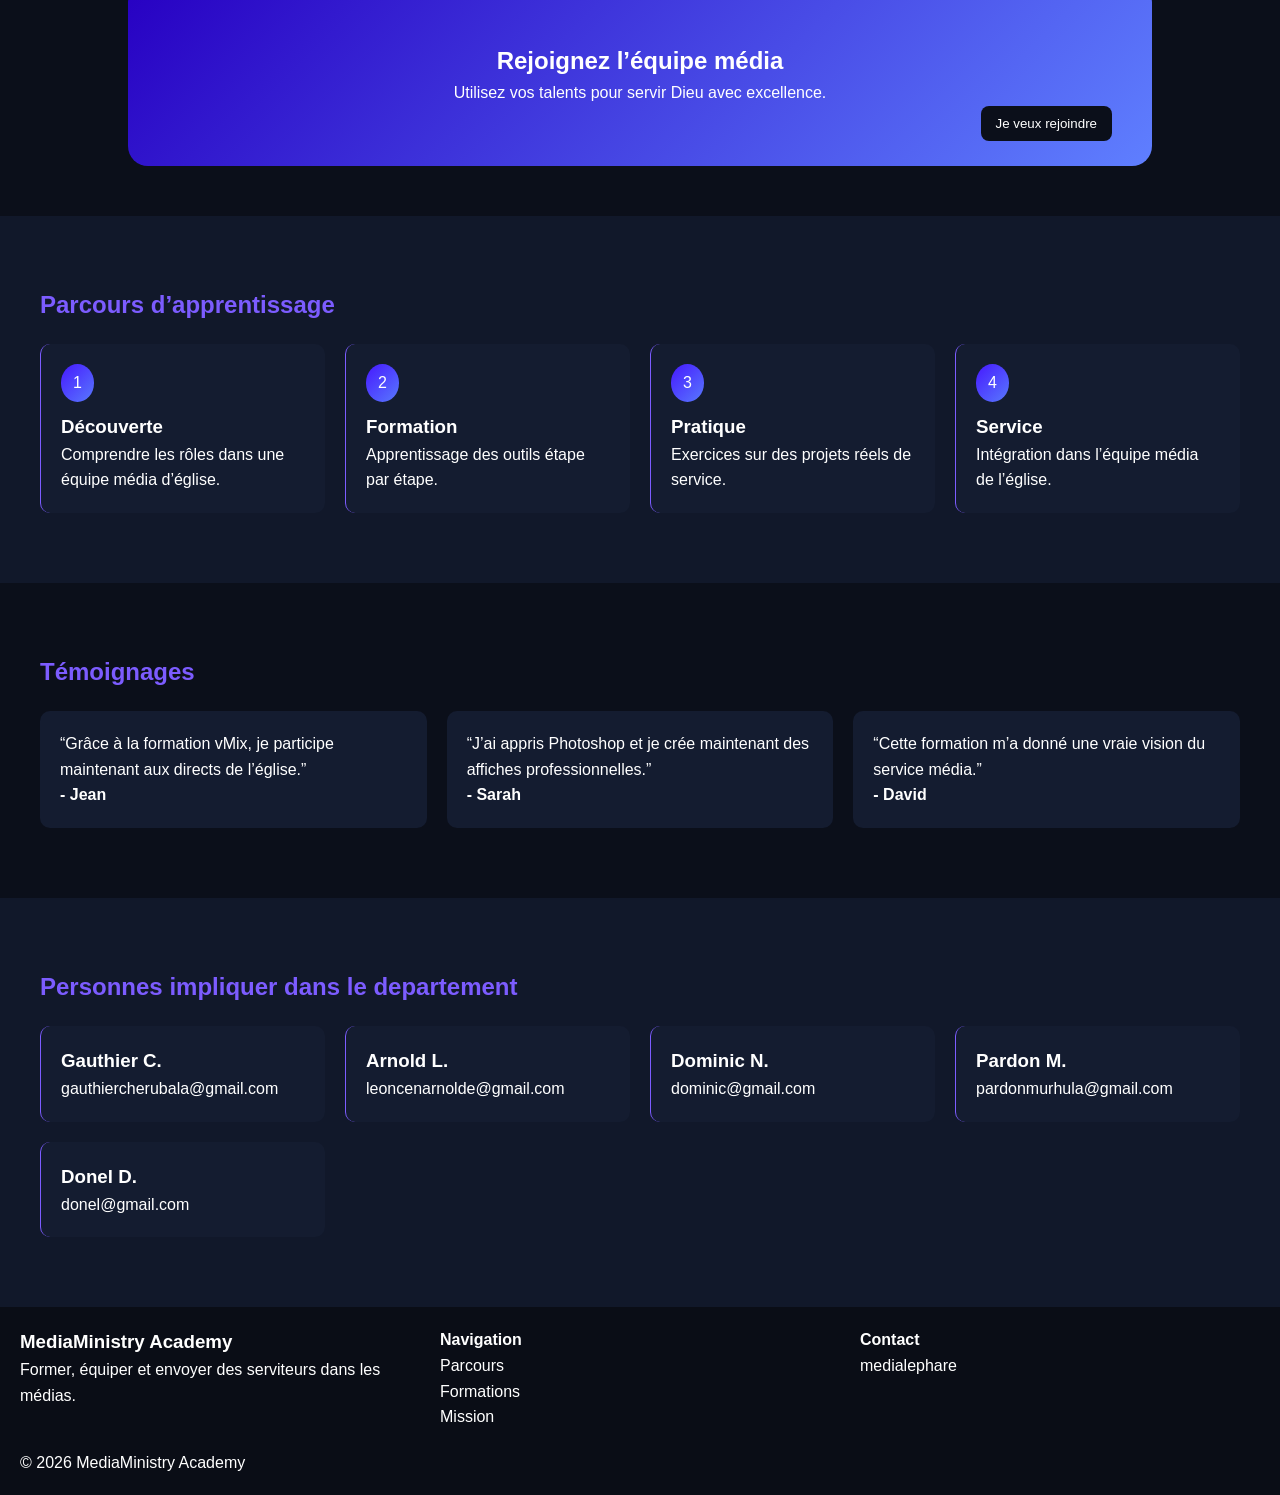
==== commit bb4e6c2b: "add a text" ====
--- a/index.html
+++ b/index.html
@@ -11,7 +11,7 @@
   <body>
     <!-- ================= HEADER ================= -->
     <header class="header">
-      <div class="logo">🎬 MediaMinistry Academy</div>
+      <div class="logo">MediaMinistry Academy</div>
 
       <nav id="navMenu" class="nav">
         <a href="#home">Accueil</a>
--- a/styles.css
+++ b/styles.css
@@ -49,7 +49,6 @@
   color: white;
   text-decoration: none;
   opacity: 0.8;
-
 }
 
 .nav a:hover {
@@ -70,6 +69,10 @@
   border-radius: 8px;
   cursor: pointer;
   float: right;
+  transition: 0.3s ease-in-out;
+}
+.btn-primary:hover {
+  background: #4022b4;
 }
 .btn-primary a {
   text-decoration: none;
@@ -89,6 +92,9 @@
   cursor: pointer;
   float: right;
 }
+.btn-rej:hover {
+  box-shadow: 5px 5px 4px rgba(15, 17, 23, 0.7);
+}
 .btn-rej a {
   text-decoration: none;
   color: white;
@@ -124,15 +130,10 @@
   justify-content: space-between;
   padding: 60px 30px;
   gap: 30px;
-
-  display: flex;
-
+  display: flex;
   justify-content: space-between;
-
   padding: 60px 50px;
-
   gap: 30px;
-
   background:
     linear-gradient(
       to bottom,
@@ -172,10 +173,10 @@
   padding: 30px;
   border-radius: 10px;
   color: rgb(170, 170, 170);
-  transition: .5s;
+  transition: 0.5s;
   border: 1px solid rgb(245, 222, 179, 0.1);
 }
-.hero-card:hover{
+.hero-card:hover {
   cursor: auto;
   color: rgb(83, 83, 83);
   border: 1px solid rgb(245, 222, 179, 0.2);
@@ -242,11 +243,17 @@
 }
 
 .cta {
-  margin-bottom: 20px;
+  margin: auto;
+  width: 80%;
+  margin-bottom: 50px;
   text-align: center;
   padding: 60px 40px;
   border-radius: 20px;
-  background: linear-gradient(135deg, #582eff, #5879fd);
+  background: linear-gradient(135deg, #2700c2, #5f7fff);
+  transition: 0.5s ease-in-out;
+}
+.cta:hover {
+  cursor: pointer;
 }
 
 /* FOOTER */
@@ -302,10 +309,8 @@
   }
 }
 
-
 @media (max-width: 400px) {
   .btn-primary {
-  margin-right: 20px;
-}
-  }
-
+    margin-right: 20px;
+  }
+}
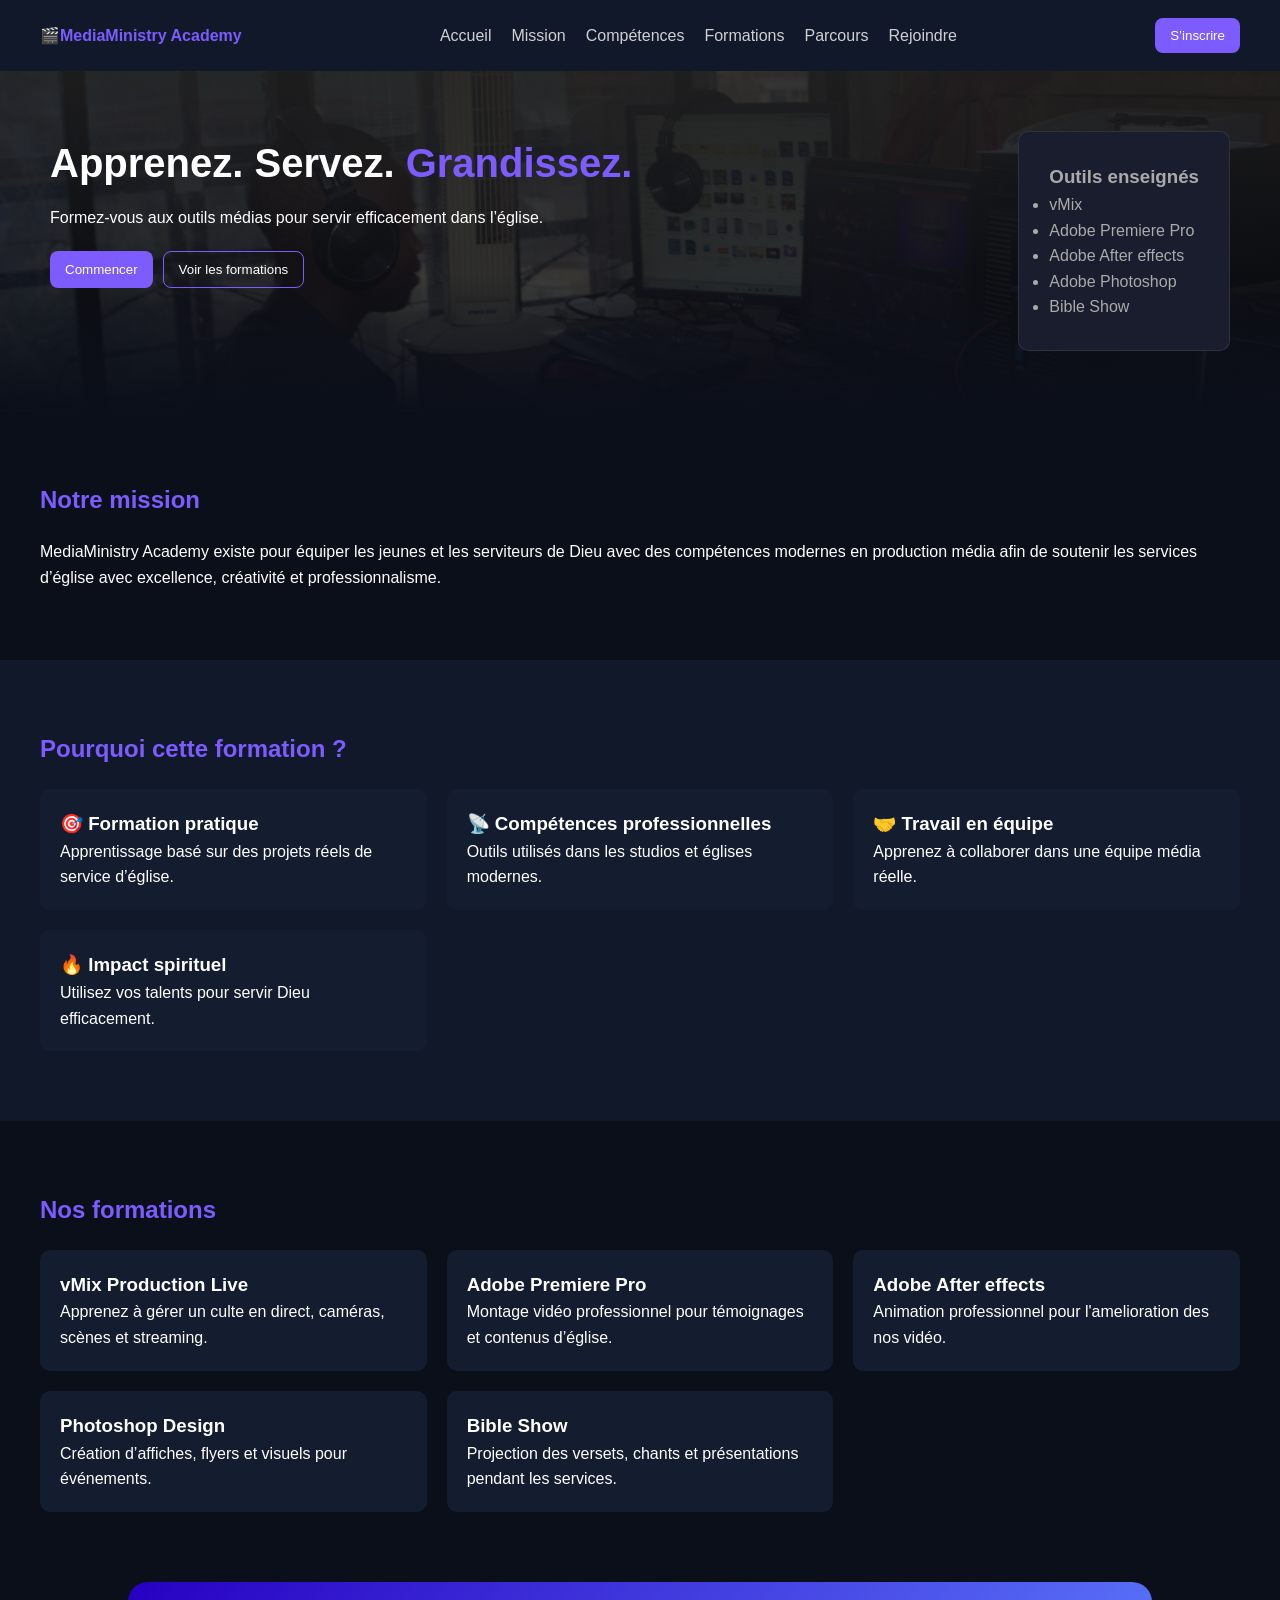
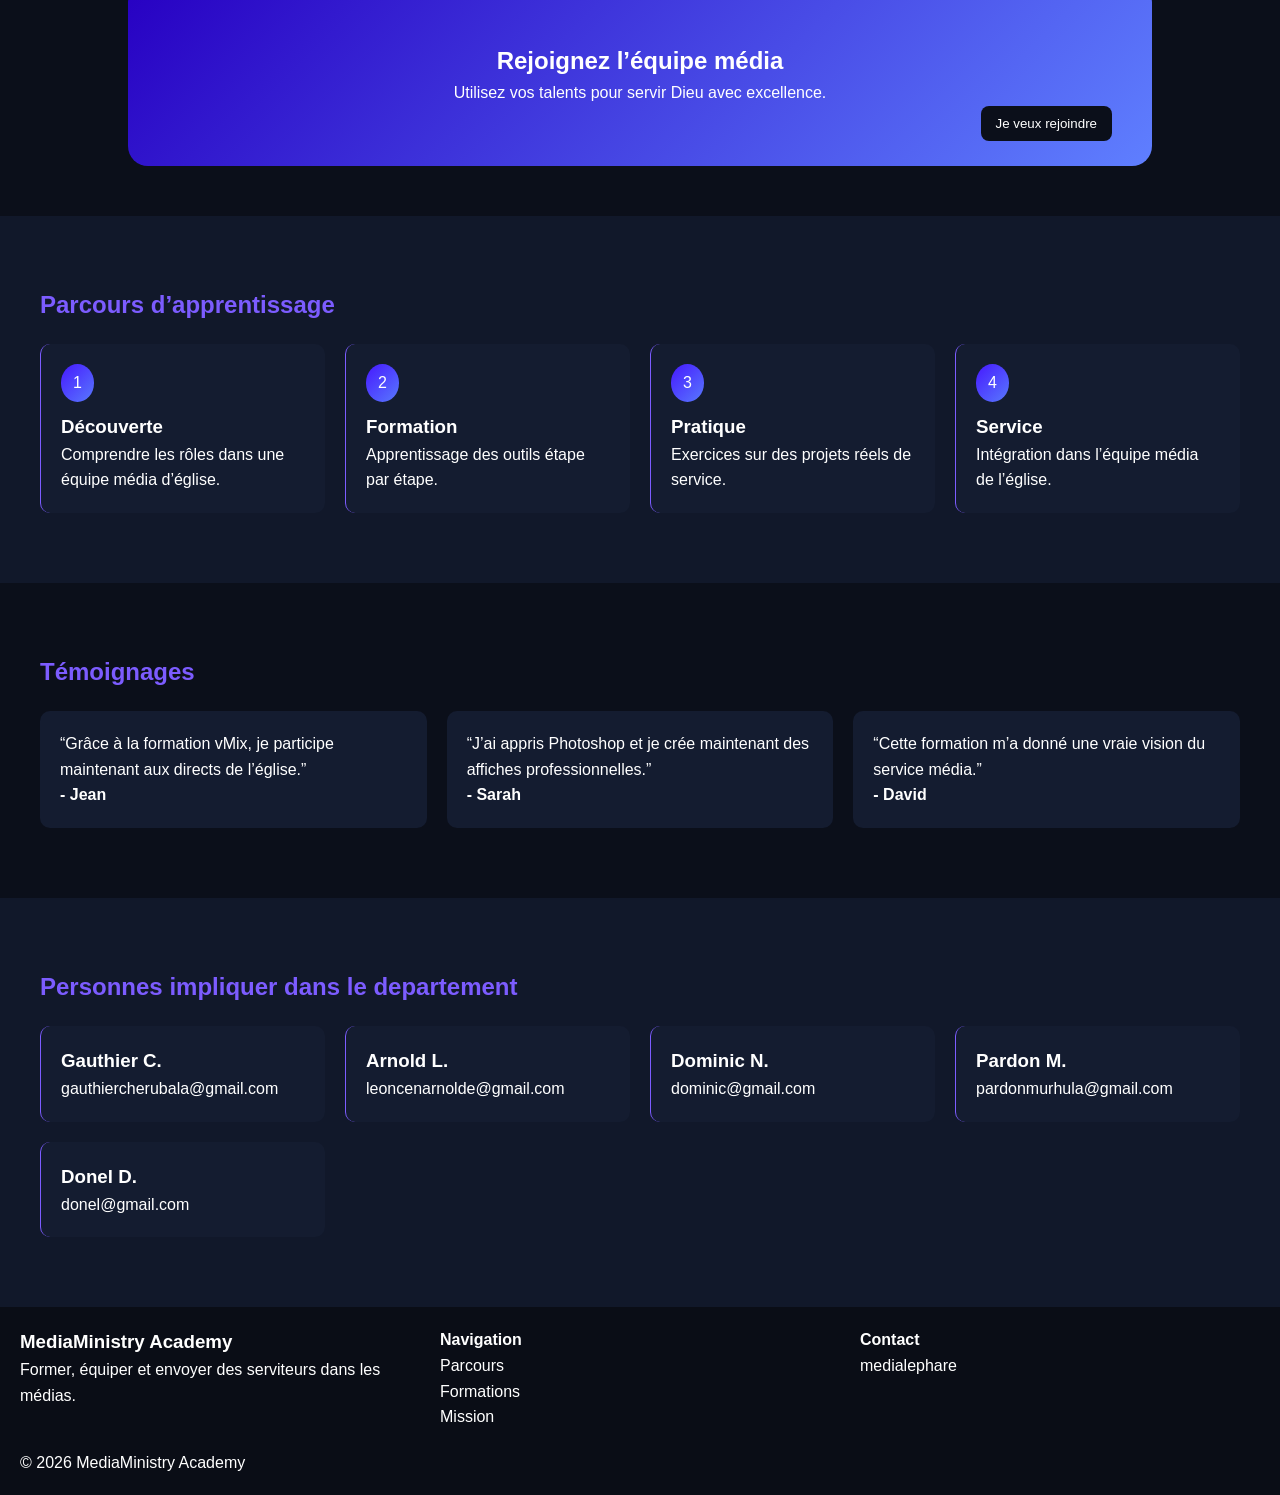
==== commit d2e913ea: "add a text" ====
--- a/index.html
+++ b/index.html
@@ -11,7 +11,7 @@
   <body>
     <!-- ================= HEADER ================= -->
     <header class="header">
-      <div class="logo">MediaMinistry Academy</div>
+      <div class="logo">🎬MediaMinistry Academy</div>
 
       <nav id="navMenu" class="nav">
         <a href="#home">Accueil</a>
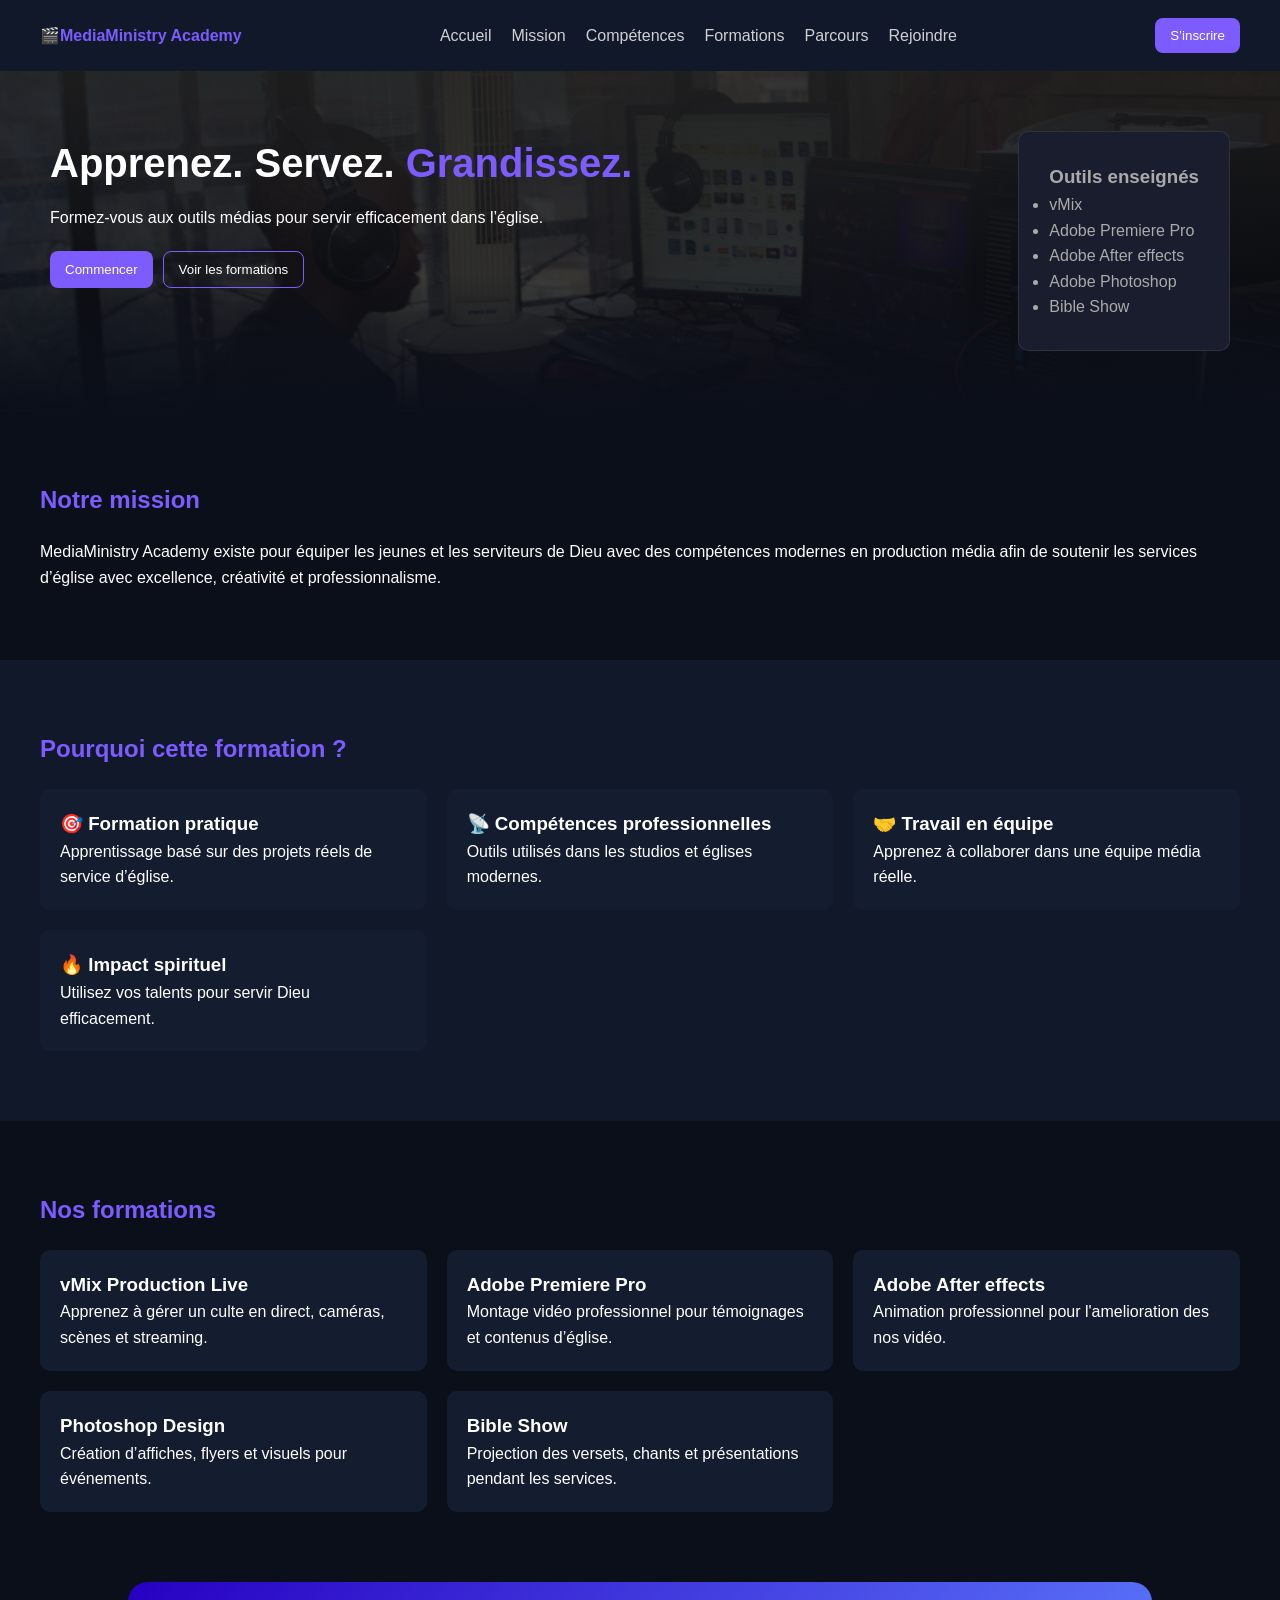
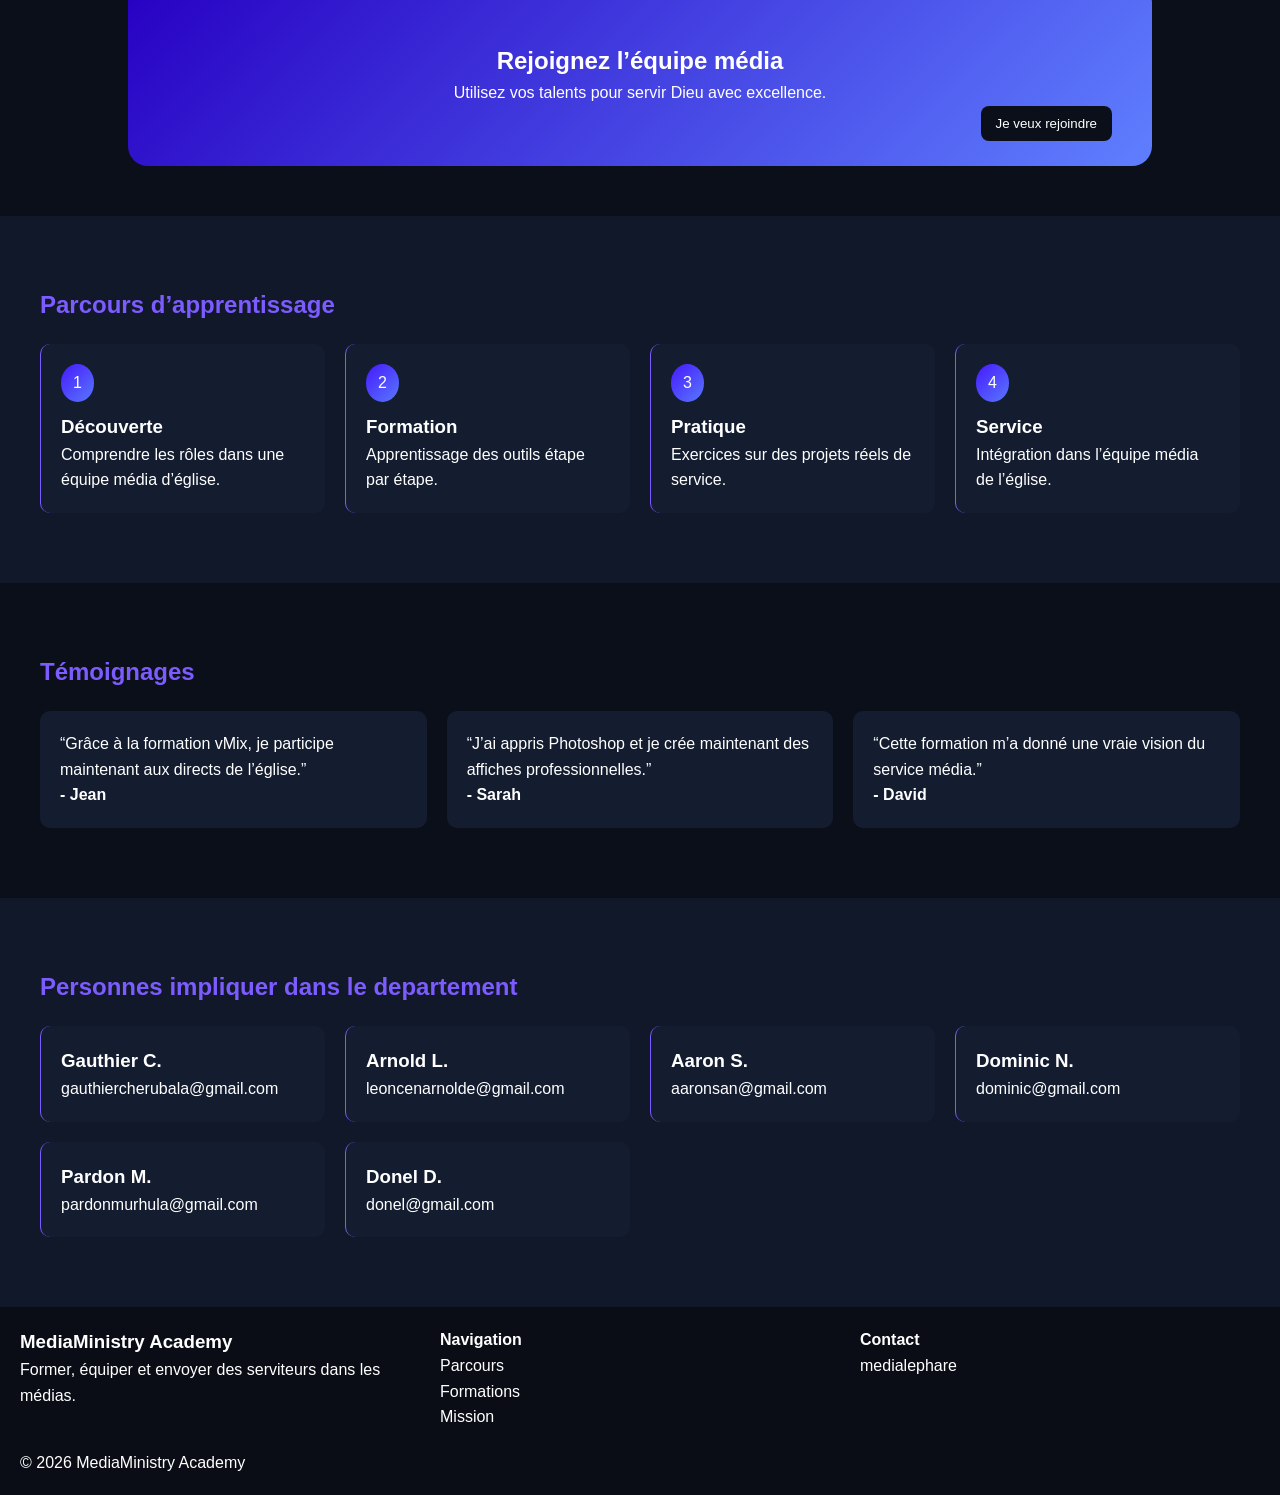
==== commit 0c204cdf: "change a text" ====
--- a/index.html
+++ b/index.html
@@ -222,6 +222,14 @@
             >
           </p>
         </div>
+        <div class="step">
+          <h3>Aaron S.</h3>
+          <p>
+            <a href="mailto:leoncenarnolde@gmail.com"
+              >aaronsan@gmail.com</a
+            >
+          </p>
+        </div>
 
         <div class="step">
           <h3>Dominic N.</h3>
--- a/styles.css
+++ b/styles.css
@@ -207,10 +207,6 @@
   background: #141c30;
   padding: 20px;
   border-radius: 10px;
-}
-.card:hover {
-  box-shadow: 1px 1px 3px #7c5cff;
-  cursor: pointer;
 }
 
 /* STEPS */
@@ -255,7 +251,6 @@
 .cta:hover {
   cursor: pointer;
 }
-
 /* FOOTER */
 .footer {
   display: grid;
@@ -264,7 +259,6 @@
   background: #0a0d16;
   gap: 20px;
 }
-
 .link {
   display: flex;
   flex-direction: column-reverse;
